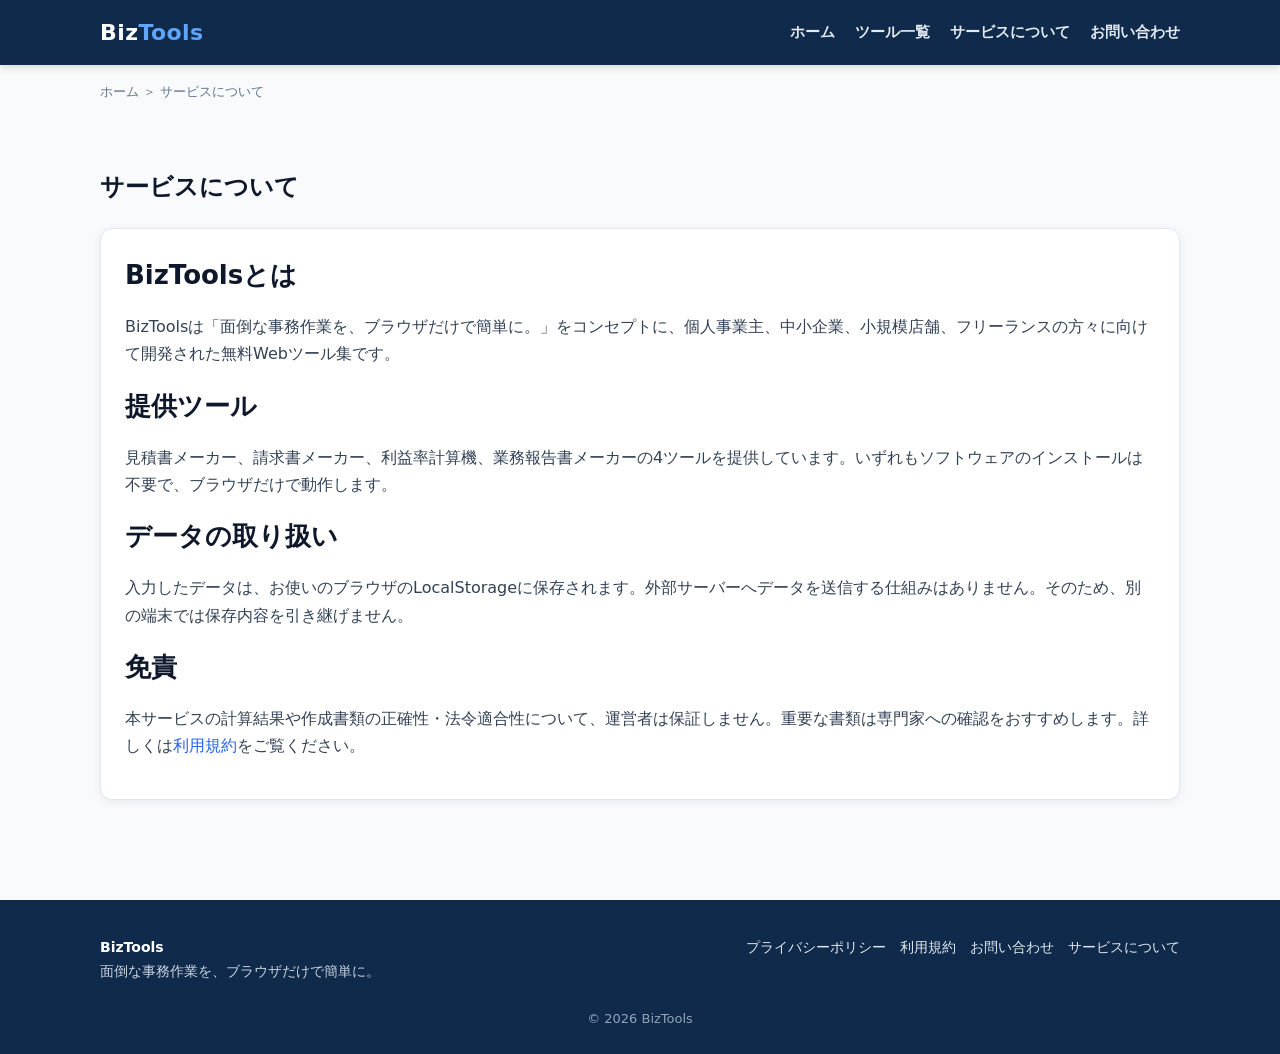
==== about/index.html @ e18c8f0d "BizTools 初回公開: 見積書・請求書・利益率計算機・業務報告書の4ツールと共通ページ一式" ====
<!DOCTYPE html>
<html lang="ja">
<head>
<meta charset="UTF-8">
<meta name="viewport" content="width=device-width, initial-scale=1.0">
<title>サービスについて｜BizTools</title>
<meta name="description" content="BizToolsについて。個人事業主・中小企業・フリーランス向けに、見積書・請求書作成、利益計算、業務報告をブラウザだけで行える無料ツールを提供しています。">
<link rel="canonical" href="https://x1bv9.github.io/BizTools/about/">
<meta property="og:type" content="website">
<meta property="og:title" content="サービスについて｜BizTools">
<meta property="og:description" content="BizToolsについて。個人事業主・中小企業・フリーランス向けに、見積書・請求書作成、利益計算、業務報告をブラウザだけで行える無料ツールを提供しています。">
<meta property="og:url" content="https://x1bv9.github.io/BizTools/about/">
<meta property="og:site_name" content="BizTools">
<link rel="stylesheet" href="../assets/css/style.css">
<!-- AdSense: 広告コードはこの位置に挿入してください（未設定時は表示されません） -->
</head>
<body>
<header class="site-header"><div class="header-inner">
<a class="logo" href="../index.html">Biz<span>Tools</span></a>
<nav class="main-nav">
<a href="../index.html">ホーム</a><a href="../tools/index.html">ツール一覧</a><a href="../about/index.html">サービスについて</a><a href="../contact/index.html">お問い合わせ</a>
</nav></div></header><main class="container"><nav class="breadcrumb"><a href="../index.html">ホーム</a> ＞ サービスについて</nav>
<section class="section"><h1 style="color:var(--text-dark)">サービスについて</h1>
<div class="card"><h2>BizToolsとは</h2><p>BizToolsは「面倒な事務作業を、ブラウザだけで簡単に。」をコンセプトに、個人事業主、中小企業、小規模店舗、フリーランスの方々に向けて開発された無料Webツール集です。</p>
<h2>提供ツール</h2><p>見積書メーカー、請求書メーカー、利益率計算機、業務報告書メーカーの4ツールを提供しています。いずれもソフトウェアのインストールは不要で、ブラウザだけで動作します。</p>
<h2>データの取り扱い</h2><p>入力したデータは、お使いのブラウザのLocalStorageに保存されます。外部サーバーへデータを送信する仕組みはありません。そのため、別の端末では保存内容を引き継げません。</p>
<h2>免責</h2><p>本サービスの計算結果や作成書類の正確性・法令適合性について、運営者は保証しません。重要な書類は専門家への確認をおすすめします。詳しくは<a href="../terms/index.html">利用規約</a>をご覧ください。</p></div>
</section></main><footer class="site-footer"><div class="footer-inner">
<div><strong style="color:#fff">BizTools</strong><br>面倒な事務作業を、ブラウザだけで簡単に。</div>
<nav><a href="../privacy/index.html">プライバシーポリシー</a>　<a href="../terms/index.html">利用規約</a>　<a href="../contact/index.html">お問い合わせ</a>　<a href="../about/index.html">サービスについて</a></nav>
</div><div class="copyright">© <span data-year>2026</span> BizTools</div></footer>
<div class="toast" role="status"></div><script src="../assets/js/common.js"></script></body></html>
---- assets/css/style.css ----
/* BizTools common stylesheet */
:root{--navy:#0f2a4a;--navy2:#163a63;--blue:#2563eb;--blue-light:#eff6ff;--bg:#F8FAFC;--card:#fff;--text:#334155;--text-dark:#0f172a;--muted:#64748b;--border:#e2e8f0;--radius:12px;--shadow:0 2px 10px rgba(15,42,74,.07);--danger:#dc2626;--ok:#059669}
*{box-sizing:border-box}
html{scroll-behavior:smooth}
body{margin:0;font-family:"Hiragino Kaku Gothic ProN","Hiragino Sans","Noto Sans JP",system-ui,-apple-system,"Segoe UI",sans-serif;background:var(--bg);color:var(--text);line-height:1.7;font-size:16px}
a{color:var(--blue);text-decoration:none}
a:hover{text-decoration:underline}
img{max-width:100%}
.container{max-width:1120px;margin:0 auto;padding:0 20px}
.site-header{background:var(--navy);color:#fff;position:sticky;top:0;z-index:50;box-shadow:0 2px 8px rgba(0,0,0,.15)}
.header-inner{display:flex;align-items:center;justify-content:space-between;gap:16px;padding:14px 20px;max-width:1120px;margin:0 auto;flex-wrap:wrap}
.logo{font-size:22px;font-weight:800;color:#fff;letter-spacing:.02em}
.logo span{color:#60a5fa}
.logo:hover{text-decoration:none}
.main-nav{display:flex;gap:20px;flex-wrap:wrap}
.main-nav a{color:#e2e8f0;font-size:15px;font-weight:600}
.main-nav a:hover{color:#fff;text-decoration:none}
.hero{background:linear-gradient(135deg,var(--navy),var(--navy2));color:#fff;padding:64px 0 56px;text-align:center}
.hero h1{font-size:clamp(28px,5vw,44px);margin:0 0 16px;line-height:1.3}
.hero p{max-width:720px;margin:0 auto 28px;color:#dbeafe;font-size:17px}
.btn{display:inline-flex;align-items:center;justify-content:center;gap:8px;background:var(--blue);color:#fff;border:1px solid var(--blue);padding:11px 22px;border-radius:9px;font-weight:700;font-size:15px;cursor:pointer;line-height:1.4}
.btn:hover{background:#1d4ed8;text-decoration:none}
.btn-white{background:#fff;color:var(--navy);border-color:#fff}
.btn-outline{background:#fff;color:var(--navy);border-color:var(--border)}
.btn-outline:hover{background:var(--blue-light)}
.btn-danger{background:#fff;color:var(--danger);border-color:#fecaca}
.btn-small{padding:7px 14px;font-size:14px}
.btn:disabled{opacity:.5;cursor:not-allowed}
.section{padding:44px 0}
.section h2{color:var(--text-dark);font-size:26px;margin:0 0 8px}
.section-lead{color:var(--muted);margin:0 0 24px}
.card{background:var(--card);border:1px solid var(--border);border-radius:var(--radius);box-shadow:var(--shadow);padding:24px}
.grid{display:grid;gap:20px}
.grid-2{grid-template-columns:repeat(2,1fr)}
.grid-3{grid-template-columns:repeat(3,1fr)}
.grid-4{grid-template-columns:repeat(4,1fr)}
@media(max-width:900px){.grid-4,.grid-3{grid-template-columns:repeat(2,1fr)}}
@media(max-width:600px){.grid-4,.grid-3,.grid-2{grid-template-columns:1fr}.main-nav{gap:12px;font-size:14px}}
.tool-card{display:flex;flex-direction:column;gap:10px}
.tool-card .icon{font-size:34px;line-height:1}
.tool-card h3{margin:0;color:var(--text-dark);font-size:19px}
.tool-card p{margin:0;color:var(--muted);font-size:14px;flex:1}
.cat-chip{display:inline-block;background:var(--blue-light);color:var(--navy);border:1px solid #bfdbfe;border-radius:999px;padding:6px 14px;font-size:14px;font-weight:600;margin:0 8px 8px 0;cursor:pointer}
.cat-chip.active{background:var(--blue);color:#fff}
.search-box{max-width:640px;margin:0 auto}
.search-box input{width:100%;padding:14px 18px;border:1px solid var(--border);border-radius:10px;font-size:16px;background:#fff}
label{display:block;font-weight:600;font-size:14px;color:var(--text-dark);margin-bottom:5px}
input[type=text],input[type=number],input[type=date],input[type=email],input[type=tel],select,textarea{width:100%;padding:10px 12px;border:1px solid var(--border);border-radius:8px;font-size:15px;background:#fff;color:var(--text-dark);font-family:inherit}
textarea{min-height:90px;resize:vertical}
input:focus,select:focus,textarea:focus{outline:2px solid #bfdbfe;border-color:var(--blue)}
.form-grid{display:grid;grid-template-columns:1fr 1fr;gap:14px}
@media(max-width:700px){.form-grid{grid-template-columns:1fr}}
.field{margin-bottom:14px}
.field-error{color:var(--danger);font-size:13px;min-height:1em}
.error-box{display:none;background:#fef2f2;border:1px solid #fecaca;color:#991b1b;border-radius:8px;padding:12px 16px;margin-bottom:16px;font-size:14px}
.error-box.show{display:block}
table{width:100%;border-collapse:collapse;font-size:14px}
th,td{border-bottom:1px solid var(--border);padding:9px 8px;text-align:left;vertical-align:top}
th{color:var(--text-dark);background:#f1f5f9}
td.num,th.num{text-align:right}
.items-table input{padding:7px 8px;font-size:14px}
.toolbar{display:flex;gap:10px;flex-wrap:wrap;margin:18px 0}
.summary-box{background:#f8fafc;border:1px solid var(--border);border-radius:10px;padding:16px}
.summary-row{display:flex;justify-content:space-between;padding:5px 0;font-size:15px}
.summary-row.total{border-top:2px solid var(--navy);margin-top:8px;padding-top:10px;font-weight:800;color:var(--text-dark);font-size:18px}
.breadcrumb{font-size:13px;color:var(--muted);padding:16px 0 0}
.breadcrumb a{color:var(--muted)}
.faq-item{border:1px solid var(--border);border-radius:10px;background:#fff;margin-bottom:10px;overflow:hidden}
.faq-q{width:100%;text-align:left;background:none;border:none;padding:16px 18px;font-size:16px;font-weight:700;color:var(--text-dark);cursor:pointer;display:flex;justify-content:space-between;gap:12px;font-family:inherit}
.faq-a{display:none;padding:0 18px 16px;color:var(--text);font-size:15px}
.faq-item.open .faq-a{display:block}
.site-footer{background:var(--navy);color:#cbd5e1;margin-top:56px;padding:36px 0 24px;font-size:14px}
.site-footer a{color:#e2e8f0}
.footer-inner{display:flex;justify-content:space-between;gap:24px;flex-wrap:wrap;max-width:1120px;margin:0 auto;padding:0 20px}
.copyright{text-align:center;margin-top:24px;color:#94a3b8;font-size:13px}
.toast{position:fixed;left:50%;bottom:24px;transform:translateX(-50%) translateY(20px);background:var(--text-dark);color:#fff;padding:12px 20px;border-radius:9px;opacity:0;pointer-events:none;transition:opacity .2s,transform .2s;z-index:100;max-width:90vw;font-size:14px}
.toast.show{opacity:1;transform:translateX(-50%) translateY(0)}
.tool-layout{display:grid;grid-template-columns:minmax(0,1fr) minmax(0,1fr);gap:24px;align-items:start}
@media(max-width:900px){.tool-layout{grid-template-columns:1fr}}
/* Document preview (A4) */
.print-sheet{background:#fff;border:1px solid var(--border);box-shadow:var(--shadow);padding:36px 34px;color:#111827;font-size:13.5px;line-height:1.6;min-height:900px}
.print-sheet h1{font-size:22px;text-align:center;letter-spacing:.3em;margin:0 0 20px;color:#111827}
.print-sheet h2{font-size:14px;border-bottom:2px solid #111827;padding-bottom:4px;margin:20px 0 10px;color:#111827}
.print-sheet table th{background:#f1f5f9;color:#111827}
.print-sheet .doc-meta{text-align:right;font-size:12.5px}
.print-sheet .party{font-size:13px;white-space:pre-wrap}
.print-sheet .total-big{font-size:18px;font-weight:800}
.print-note{font-size:13px;color:var(--muted);background:var(--blue-light);border-radius:8px;padding:10px 14px}
.result-grid{display:grid;grid-template-columns:repeat(2,1fr);gap:12px}
@media(max-width:600px){.result-grid{grid-template-columns:1fr}}
.result-item{background:#f8fafc;border:1px solid var(--border);border-radius:9px;padding:12px 14px}
.result-item .k{font-size:13px;color:var(--muted)}
.result-item .v{font-size:20px;font-weight:800;color:var(--text-dark)}
canvas.chart{width:100%;height:auto;background:#fff;border:1px solid var(--border);border-radius:10px}
.content-section{background:#fff;border:1px solid var(--border);border-radius:var(--radius);padding:28px;margin-top:24px}
.content-section h2{color:var(--text-dark);font-size:22px}
.content-section h3{color:var(--text-dark)}
.hidden{display:none!important}
/* Print: only the document sheet, laid out to match the downloaded PDF.
   @page margin:0 also suppresses the browser's own header/footer
   (page title, date, URL) in Chrome; the sheet's padding provides
   the page margins instead. */
@media print{
  body{background:#fff}
  .site-header,.site-footer,.no-print,.toolbar,.breadcrumb,.content-section,.toast,.editor-panel,.print-note,.error-box{display:none!important}
  .section>h1{display:none!important}
  .container{max-width:none;padding:0;margin:0}
  main.container{padding:0}
  .section{padding:0;margin:0}
  .tool-layout{display:block}
  .print-sheet{border:none;box-shadow:none;padding:9.5mm 9mm;min-height:auto;width:100%;font-size:12.5px;line-height:1.5;-webkit-print-color-adjust:exact;print-color-adjust:exact}
  .print-sheet h1{font-size:20px;margin:0 0 14px}
  .print-sheet h2{margin:14px 0 8px}
  .print-sheet th,.print-sheet td{padding:6px 8px}
  @page{size:A4;margin:0}
}
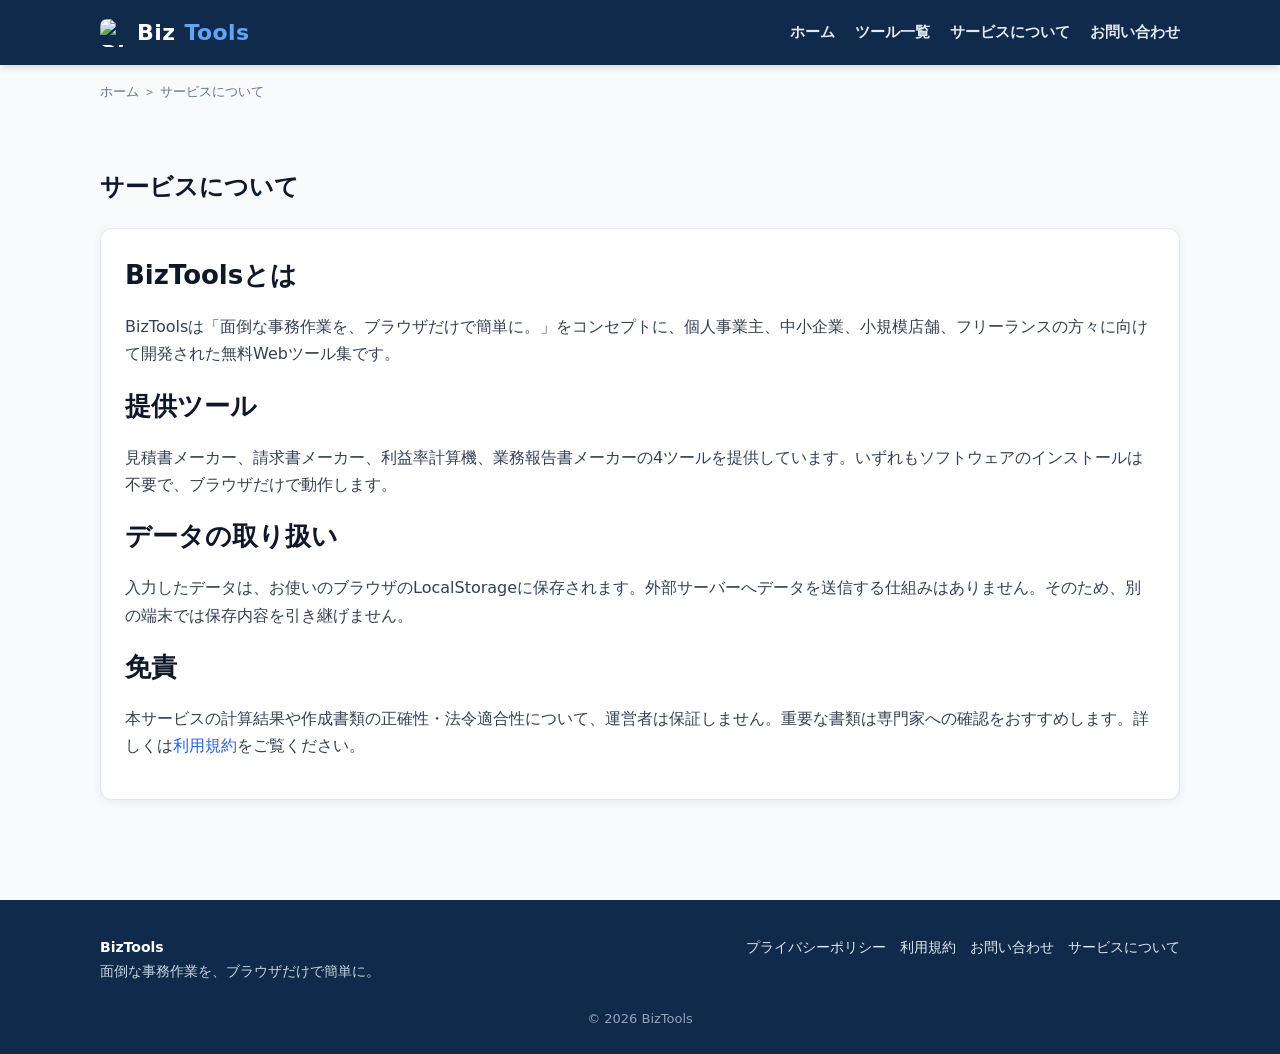
==== commit ebfcbcf7: "アイコン組み込み: faviconリンク・PWAマニフェスト・OGP・ヘッダーロゴ" ====
--- a/about/index.html
+++ b/about/index.html
@@ -11,12 +11,23 @@
 <meta property="og:description" content="BizToolsについて。個人事業主・中小企業・フリーランス向けに、見積書・請求書作成、利益計算、業務報告をブラウザだけで行える無料ツールを提供しています。">
 <meta property="og:url" content="https://x1bv9.github.io/BizTools/about/">
 <meta property="og:site_name" content="BizTools">
+<meta property="og:image" content="https://x1bv9.github.io/BizTools/assets/img/og-image.png">
+<meta name="twitter:card" content="summary_large_image">
+<meta name="twitter:image" content="https://x1bv9.github.io/BizTools/assets/img/og-image.png">
+
+<!-- favicon -->
+<link rel="icon" href="../favicon.ico" sizes="48x48">
+<link rel="icon" href="../assets/img/favicon.svg" type="image/svg+xml">
+<link rel="icon" href="../assets/img/favicon-192.png" type="image/png" sizes="192x192">
+<link rel="apple-touch-icon" href="../assets/img/apple-touch-icon.png">
+<link rel="manifest" href="../site.webmanifest">
+<meta name="theme-color" content="#1d4ed8">
 <link rel="stylesheet" href="../assets/css/style.css">
 <!-- AdSense: 広告コードはこの位置に挿入してください（未設定時は表示されません） -->
 </head>
 <body>
 <header class="site-header"><div class="header-inner">
-<a class="logo" href="../index.html">Biz<span>Tools</span></a>
+<a class="logo" href="../index.html"><img class="logo-icon" src="../assets/img/favicon-192.png" alt="BizTools ロゴ" width="28" height="28">Biz<span>Tools</span></a>
 <nav class="main-nav">
 <a href="../index.html">ホーム</a><a href="../tools/index.html">ツール一覧</a><a href="../about/index.html">サービスについて</a><a href="../contact/index.html">お問い合わせ</a>
 </nav></div></header><main class="container"><nav class="breadcrumb"><a href="../index.html">ホーム</a> ＞ サービスについて</nav>
--- a/assets/css/style.css
+++ b/assets/css/style.css
@@ -9,7 +9,8 @@
 .container{max-width:1120px;margin:0 auto;padding:0 20px}
 .site-header{background:var(--navy);color:#fff;position:sticky;top:0;z-index:50;box-shadow:0 2px 8px rgba(0,0,0,.15)}
 .header-inner{display:flex;align-items:center;justify-content:space-between;gap:16px;padding:14px 20px;max-width:1120px;margin:0 auto;flex-wrap:wrap}
-.logo{font-size:22px;font-weight:800;color:#fff;letter-spacing:.02em}
+.logo{font-size:22px;font-weight:800;color:#fff;letter-spacing:.02em;display:inline-flex;align-items:center;gap:9px}
+.logo-icon{width:28px;height:28px;border-radius:7px;flex:none}
 .logo span{color:#60a5fa}
 .logo:hover{text-decoration:none}
 .main-nav{display:flex;gap:20px;flex-wrap:wrap}
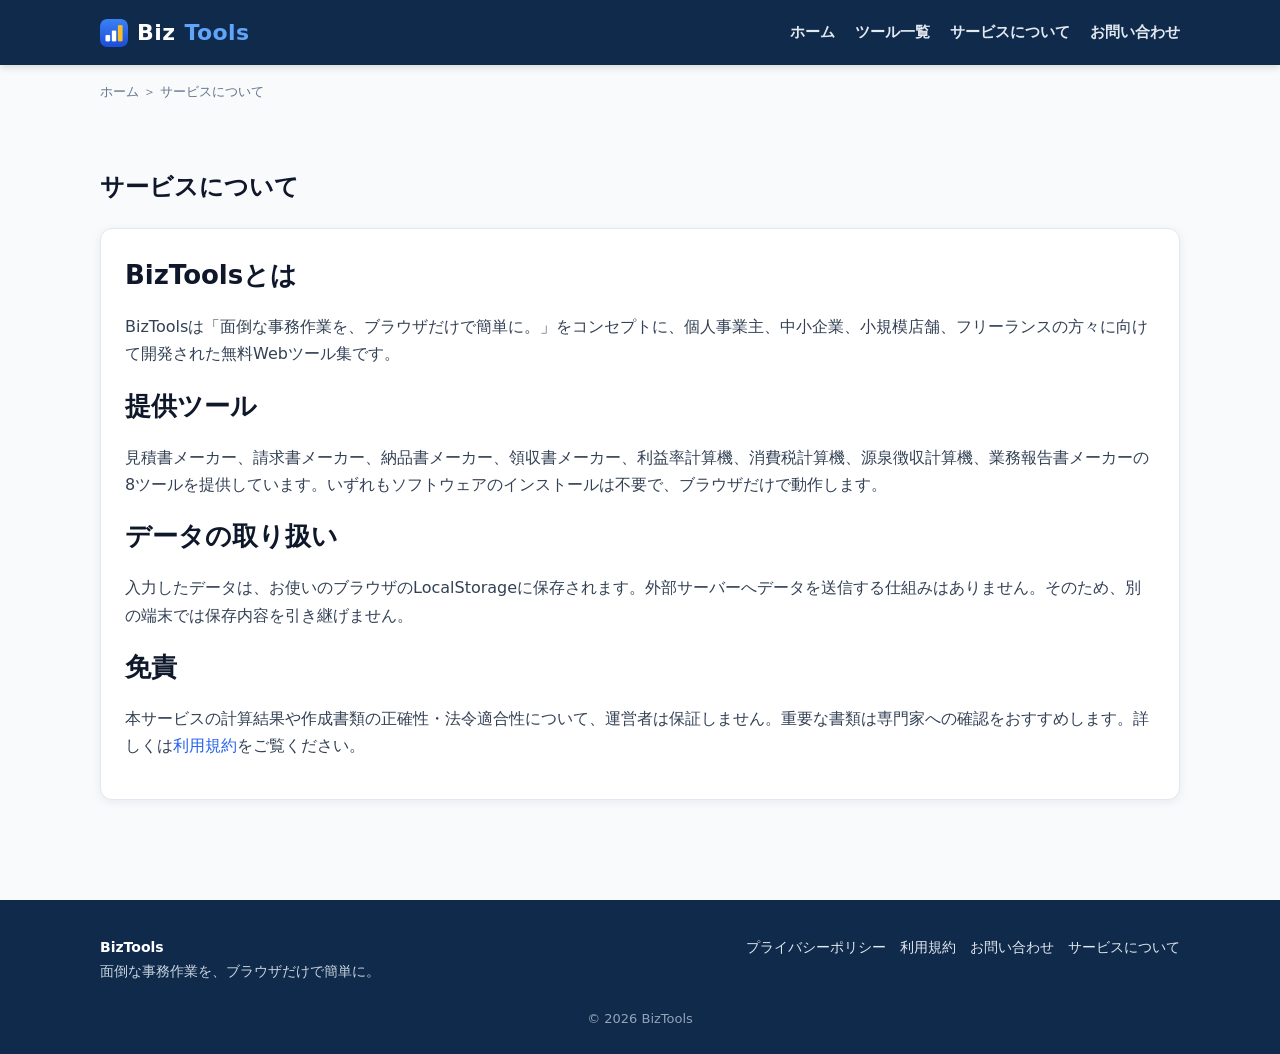
==== commit df2c14db: "業務帳票デザイン改修・ツール4点追加・SEO構造化データ・PWA対応" ====
--- a/about/index.html
+++ b/about/index.html
@@ -33,7 +33,7 @@
 </nav></div></header><main class="container"><nav class="breadcrumb"><a href="../index.html">ホーム</a> ＞ サービスについて</nav>
 <section class="section"><h1 style="color:var(--text-dark)">サービスについて</h1>
 <div class="card"><h2>BizToolsとは</h2><p>BizToolsは「面倒な事務作業を、ブラウザだけで簡単に。」をコンセプトに、個人事業主、中小企業、小規模店舗、フリーランスの方々に向けて開発された無料Webツール集です。</p>
-<h2>提供ツール</h2><p>見積書メーカー、請求書メーカー、利益率計算機、業務報告書メーカーの4ツールを提供しています。いずれもソフトウェアのインストールは不要で、ブラウザだけで動作します。</p>
+<h2>提供ツール</h2><p>見積書メーカー、請求書メーカー、納品書メーカー、領収書メーカー、利益率計算機、消費税計算機、源泉徴収計算機、業務報告書メーカーの8ツールを提供しています。いずれもソフトウェアのインストールは不要で、ブラウザだけで動作します。</p>
 <h2>データの取り扱い</h2><p>入力したデータは、お使いのブラウザのLocalStorageに保存されます。外部サーバーへデータを送信する仕組みはありません。そのため、別の端末では保存内容を引き継げません。</p>
 <h2>免責</h2><p>本サービスの計算結果や作成書類の正確性・法令適合性について、運営者は保証しません。重要な書類は専門家への確認をおすすめします。詳しくは<a href="../terms/index.html">利用規約</a>をご覧ください。</p></div>
 </section></main><footer class="site-footer"><div class="footer-inner">
--- a/assets/css/style.css
+++ b/assets/css/style.css
@@ -115,3 +115,24 @@
   .print-sheet th,.print-sheet td{padding:6px 8px}
   @page{size:A4;margin:0}
 }
+
+/* business document layout (estimate / invoice) */
+.print-sheet .doc-title{font-size:24px;text-align:center;letter-spacing:.35em;border-bottom:2px solid #111827;padding-bottom:8px;margin:0 0 18px;color:#111827}
+.doc-top{display:flex;justify-content:space-between;gap:28px}
+.doc-left{flex:1.25;min-width:0}
+.doc-right{flex:1;min-width:0}
+.print-sheet .doc-meta{text-align:left;font-size:12.5px}
+.doc-client{font-size:17px;font-weight:700;border-bottom:1px solid #111827;padding-bottom:3px;margin:0 0 6px}
+.doc-greeting{margin:14px 0 0;font-size:12.5px}
+.doc-subject{font-weight:700;margin:8px 0 0}
+.doc-issuer-name{font-weight:700;font-size:14.5px;margin-top:12px}
+.doc-valid{font-size:14.5px;font-weight:700;text-decoration:underline;margin:16px 0 10px;min-height:1em}
+.doc-table{border-collapse:collapse;width:100%}
+.print-sheet .doc-table th,.print-sheet .doc-table td{border:1px solid #4b5563;padding:6px 8px}
+.print-sheet .doc-table th{background:#e5e7eb;text-align:center}
+.doc-table .pv-blank td{height:25px}
+.doc-taxnote{font-size:11.5px;color:#374151;margin:6px 0 0}
+.doc-totals{width:250px;margin:10px 0 0 auto}
+.doc-totals .summary-row{border:1px solid #4b5563;padding:5px 10px;margin-top:-1px;display:flex;justify-content:space-between}
+.doc-totals .summary-row.total{font-weight:800;background:#f8fafc}
+.doc-taxbreak{font-size:11.5px;color:#374151;margin-top:8px}
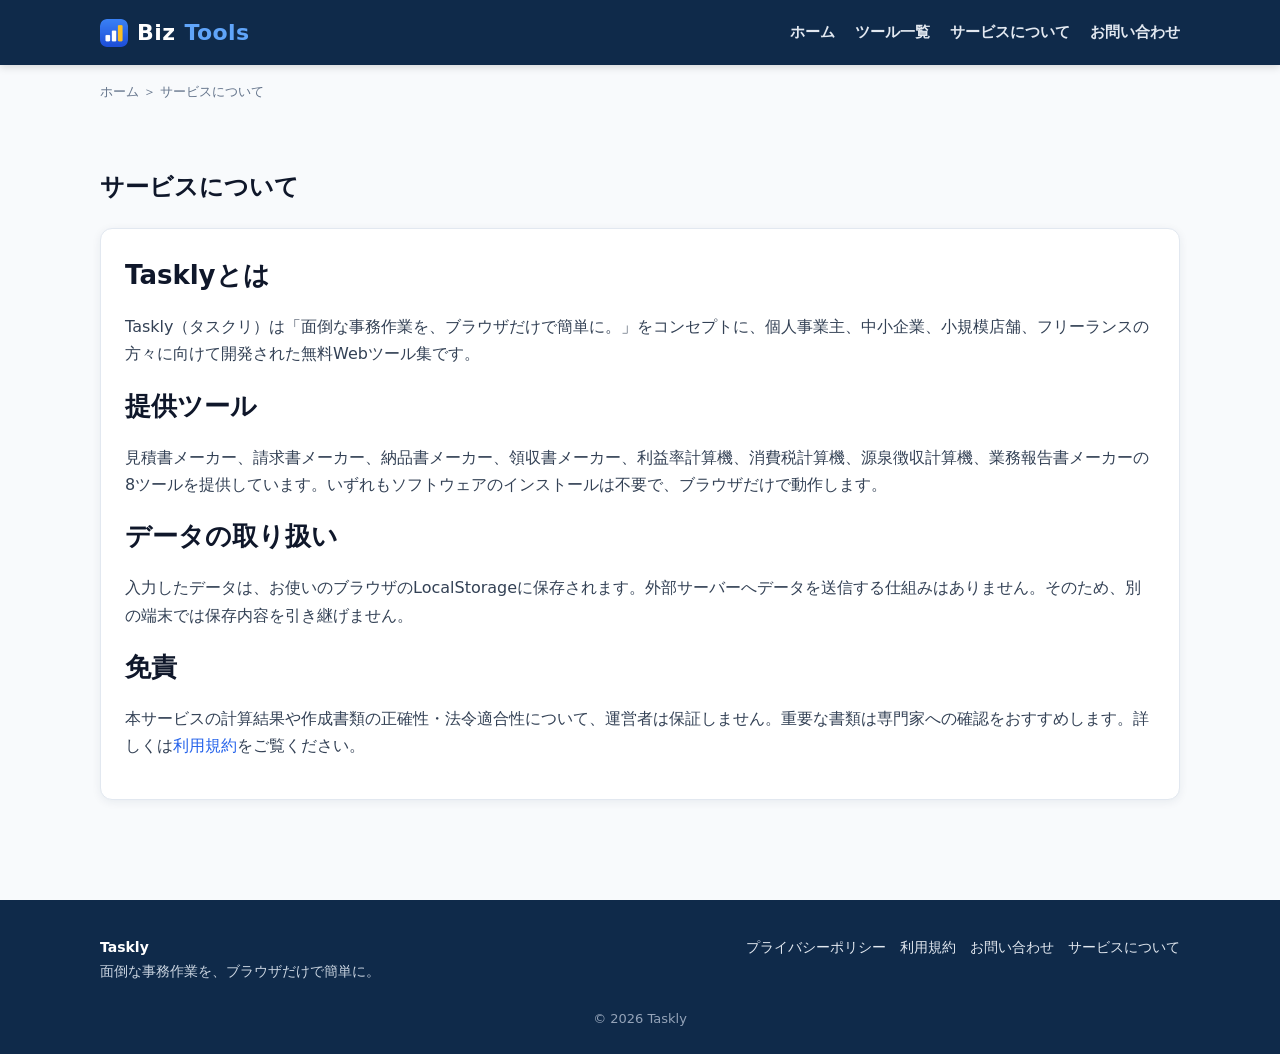
==== commit 3f7ba4fb: "サービス名をBizToolsからTaskly（タスクリ）に変更" ====
--- a/about/index.html
+++ b/about/index.html
@@ -3,17 +3,17 @@
 <head>
 <meta charset="UTF-8">
 <meta name="viewport" content="width=device-width, initial-scale=1.0">
-<title>サービスについて｜BizTools</title>
-<meta name="description" content="BizToolsについて。個人事業主・中小企業・フリーランス向けに、見積書・請求書作成、利益計算、業務報告をブラウザだけで行える無料ツールを提供しています。">
-<link rel="canonical" href="https://x1bv9.github.io/BizTools/about/">
+<title>サービスについて｜Taskly</title>
+<meta name="description" content="Tasklyについて。個人事業主・中小企業・フリーランス向けに、見積書・請求書作成、利益計算、業務報告をブラウザだけで行える無料ツールを提供しています。">
+<link rel="canonical" href="https://x1bv9.github.io/Taskly/about/">
 <meta property="og:type" content="website">
-<meta property="og:title" content="サービスについて｜BizTools">
-<meta property="og:description" content="BizToolsについて。個人事業主・中小企業・フリーランス向けに、見積書・請求書作成、利益計算、業務報告をブラウザだけで行える無料ツールを提供しています。">
-<meta property="og:url" content="https://x1bv9.github.io/BizTools/about/">
-<meta property="og:site_name" content="BizTools">
-<meta property="og:image" content="https://x1bv9.github.io/BizTools/assets/img/og-image.png">
+<meta property="og:title" content="サービスについて｜Taskly">
+<meta property="og:description" content="Tasklyについて。個人事業主・中小企業・フリーランス向けに、見積書・請求書作成、利益計算、業務報告をブラウザだけで行える無料ツールを提供しています。">
+<meta property="og:url" content="https://x1bv9.github.io/Taskly/about/">
+<meta property="og:site_name" content="Taskly">
+<meta property="og:image" content="https://x1bv9.github.io/Taskly/assets/img/og-image.png">
 <meta name="twitter:card" content="summary_large_image">
-<meta name="twitter:image" content="https://x1bv9.github.io/BizTools/assets/img/og-image.png">
+<meta name="twitter:image" content="https://x1bv9.github.io/Taskly/assets/img/og-image.png">
 
 <!-- favicon -->
 <link rel="icon" href="../favicon.ico" sizes="48x48">
@@ -27,17 +27,17 @@
 </head>
 <body>
 <header class="site-header"><div class="header-inner">
-<a class="logo" href="../index.html"><img class="logo-icon" src="../assets/img/favicon-192.png" alt="BizTools ロゴ" width="28" height="28">Biz<span>Tools</span></a>
+<a class="logo" href="../index.html"><img class="logo-icon" src="../assets/img/favicon-192.png" alt="Taskly ロゴ" width="28" height="28">Biz<span>Tools</span></a>
 <nav class="main-nav">
 <a href="../index.html">ホーム</a><a href="../tools/index.html">ツール一覧</a><a href="../about/index.html">サービスについて</a><a href="../contact/index.html">お問い合わせ</a>
 </nav></div></header><main class="container"><nav class="breadcrumb"><a href="../index.html">ホーム</a> ＞ サービスについて</nav>
 <section class="section"><h1 style="color:var(--text-dark)">サービスについて</h1>
-<div class="card"><h2>BizToolsとは</h2><p>BizToolsは「面倒な事務作業を、ブラウザだけで簡単に。」をコンセプトに、個人事業主、中小企業、小規模店舗、フリーランスの方々に向けて開発された無料Webツール集です。</p>
+<div class="card"><h2>Tasklyとは</h2><p>Taskly（タスクリ）は「面倒な事務作業を、ブラウザだけで簡単に。」をコンセプトに、個人事業主、中小企業、小規模店舗、フリーランスの方々に向けて開発された無料Webツール集です。</p>
 <h2>提供ツール</h2><p>見積書メーカー、請求書メーカー、納品書メーカー、領収書メーカー、利益率計算機、消費税計算機、源泉徴収計算機、業務報告書メーカーの8ツールを提供しています。いずれもソフトウェアのインストールは不要で、ブラウザだけで動作します。</p>
 <h2>データの取り扱い</h2><p>入力したデータは、お使いのブラウザのLocalStorageに保存されます。外部サーバーへデータを送信する仕組みはありません。そのため、別の端末では保存内容を引き継げません。</p>
 <h2>免責</h2><p>本サービスの計算結果や作成書類の正確性・法令適合性について、運営者は保証しません。重要な書類は専門家への確認をおすすめします。詳しくは<a href="../terms/index.html">利用規約</a>をご覧ください。</p></div>
 </section></main><footer class="site-footer"><div class="footer-inner">
-<div><strong style="color:#fff">BizTools</strong><br>面倒な事務作業を、ブラウザだけで簡単に。</div>
+<div><strong style="color:#fff">Taskly</strong><br>面倒な事務作業を、ブラウザだけで簡単に。</div>
 <nav><a href="../privacy/index.html">プライバシーポリシー</a>　<a href="../terms/index.html">利用規約</a>　<a href="../contact/index.html">お問い合わせ</a>　<a href="../about/index.html">サービスについて</a></nav>
-</div><div class="copyright">© <span data-year>2026</span> BizTools</div></footer>
+</div><div class="copyright">© <span data-year>2026</span> Taskly</div></footer>
 <div class="toast" role="status"></div><script src="../assets/js/common.js"></script></body></html>
--- a/assets/css/style.css
+++ b/assets/css/style.css
@@ -1,4 +1,4 @@
-/* BizTools common stylesheet */
+/* Taskly common stylesheet */
 :root{--navy:#0f2a4a;--navy2:#163a63;--blue:#2563eb;--blue-light:#eff6ff;--bg:#F8FAFC;--card:#fff;--text:#334155;--text-dark:#0f172a;--muted:#64748b;--border:#e2e8f0;--radius:12px;--shadow:0 2px 10px rgba(15,42,74,.07);--danger:#dc2626;--ok:#059669}
 *{box-sizing:border-box}
 html{scroll-behavior:smooth}
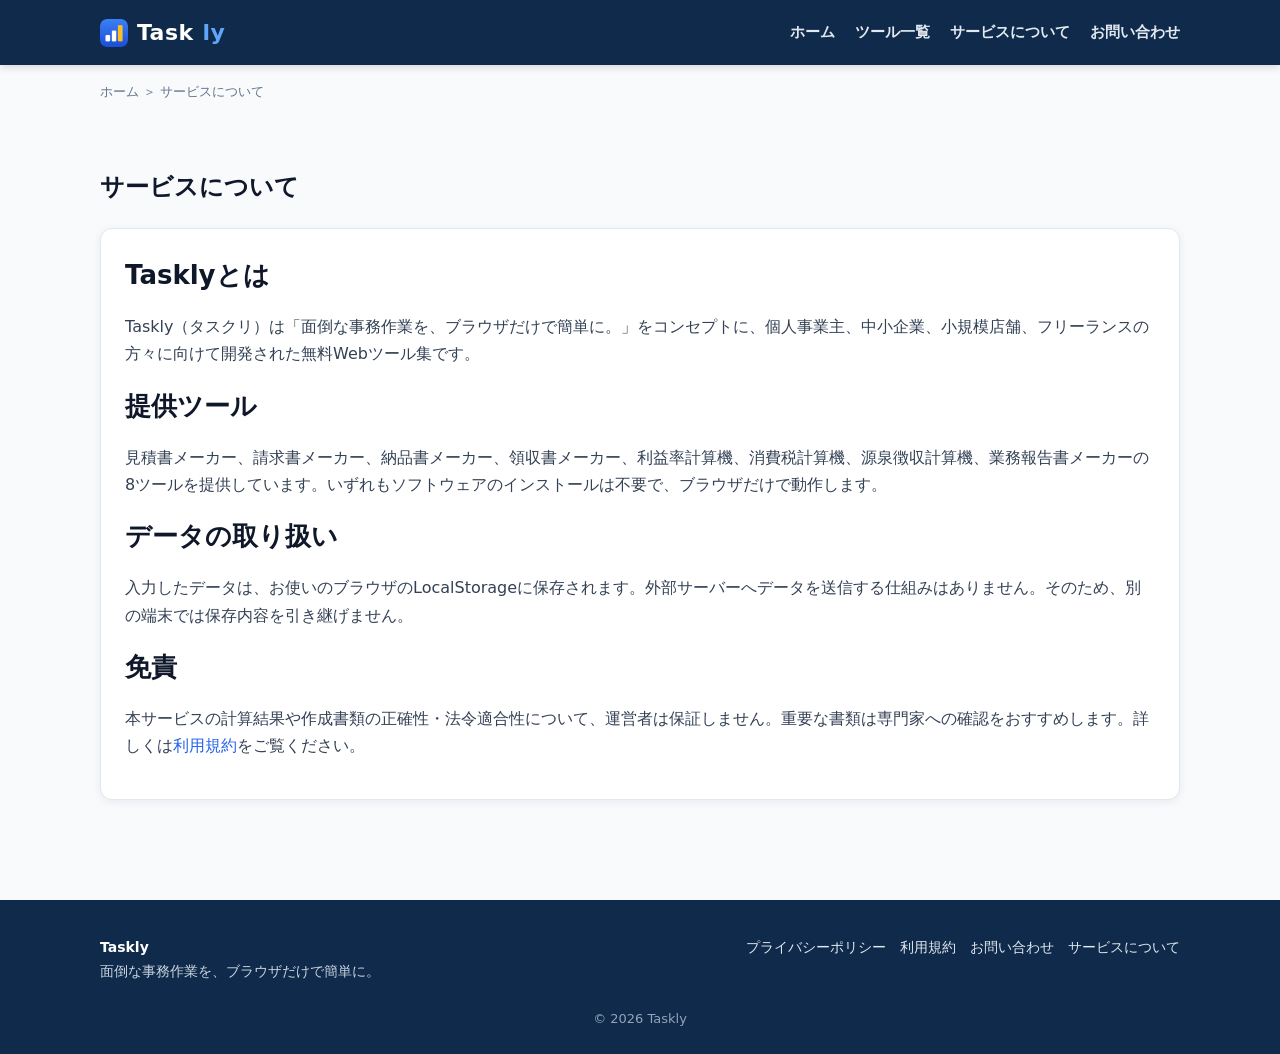
==== commit 8e1c3318: "ヘッダーロゴの表記をTasklyに修正" ====
--- a/about/index.html
+++ b/about/index.html
@@ -27,7 +27,7 @@
 </head>
 <body>
 <header class="site-header"><div class="header-inner">
-<a class="logo" href="../index.html"><img class="logo-icon" src="../assets/img/favicon-192.png" alt="Taskly ロゴ" width="28" height="28">Biz<span>Tools</span></a>
+<a class="logo" href="../index.html"><img class="logo-icon" src="../assets/img/favicon-192.png" alt="Taskly ロゴ" width="28" height="28">Task<span>ly</span></a>
 <nav class="main-nav">
 <a href="../index.html">ホーム</a><a href="../tools/index.html">ツール一覧</a><a href="../about/index.html">サービスについて</a><a href="../contact/index.html">お問い合わせ</a>
 </nav></div></header><main class="container"><nav class="breadcrumb"><a href="../index.html">ホーム</a> ＞ サービスについて</nav>
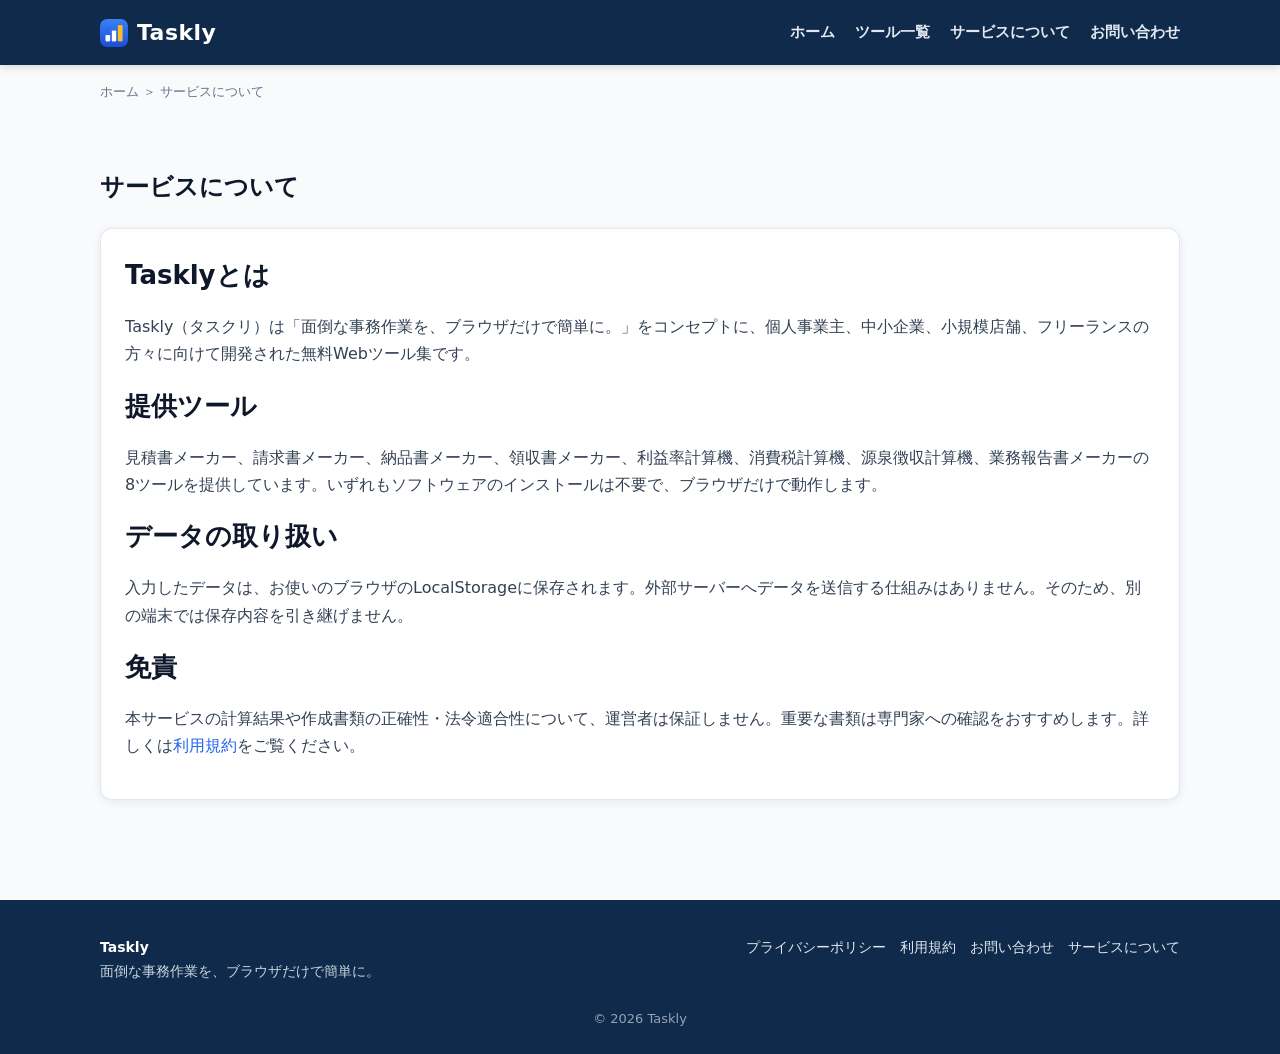
==== commit d26fee06: "ヘッダーロゴを白一色に統一" ====
--- a/about/index.html
+++ b/about/index.html
@@ -27,7 +27,7 @@
 </head>
 <body>
 <header class="site-header"><div class="header-inner">
-<a class="logo" href="../index.html"><img class="logo-icon" src="../assets/img/favicon-192.png" alt="Taskly ロゴ" width="28" height="28">Task<span>ly</span></a>
+<a class="logo" href="../index.html"><img class="logo-icon" src="../assets/img/favicon-192.png" alt="Taskly ロゴ" width="28" height="28">Taskly</a>
 <nav class="main-nav">
 <a href="../index.html">ホーム</a><a href="../tools/index.html">ツール一覧</a><a href="../about/index.html">サービスについて</a><a href="../contact/index.html">お問い合わせ</a>
 </nav></div></header><main class="container"><nav class="breadcrumb"><a href="../index.html">ホーム</a> ＞ サービスについて</nav>
--- a/assets/css/style.css
+++ b/assets/css/style.css
@@ -11,7 +11,6 @@
 .header-inner{display:flex;align-items:center;justify-content:space-between;gap:16px;padding:14px 20px;max-width:1120px;margin:0 auto;flex-wrap:wrap}
 .logo{font-size:22px;font-weight:800;color:#fff;letter-spacing:.02em;display:inline-flex;align-items:center;gap:9px}
 .logo-icon{width:28px;height:28px;border-radius:7px;flex:none}
-.logo span{color:#60a5fa}
 .logo:hover{text-decoration:none}
 .main-nav{display:flex;gap:20px;flex-wrap:wrap}
 .main-nav a{color:#e2e8f0;font-size:15px;font-weight:600}
